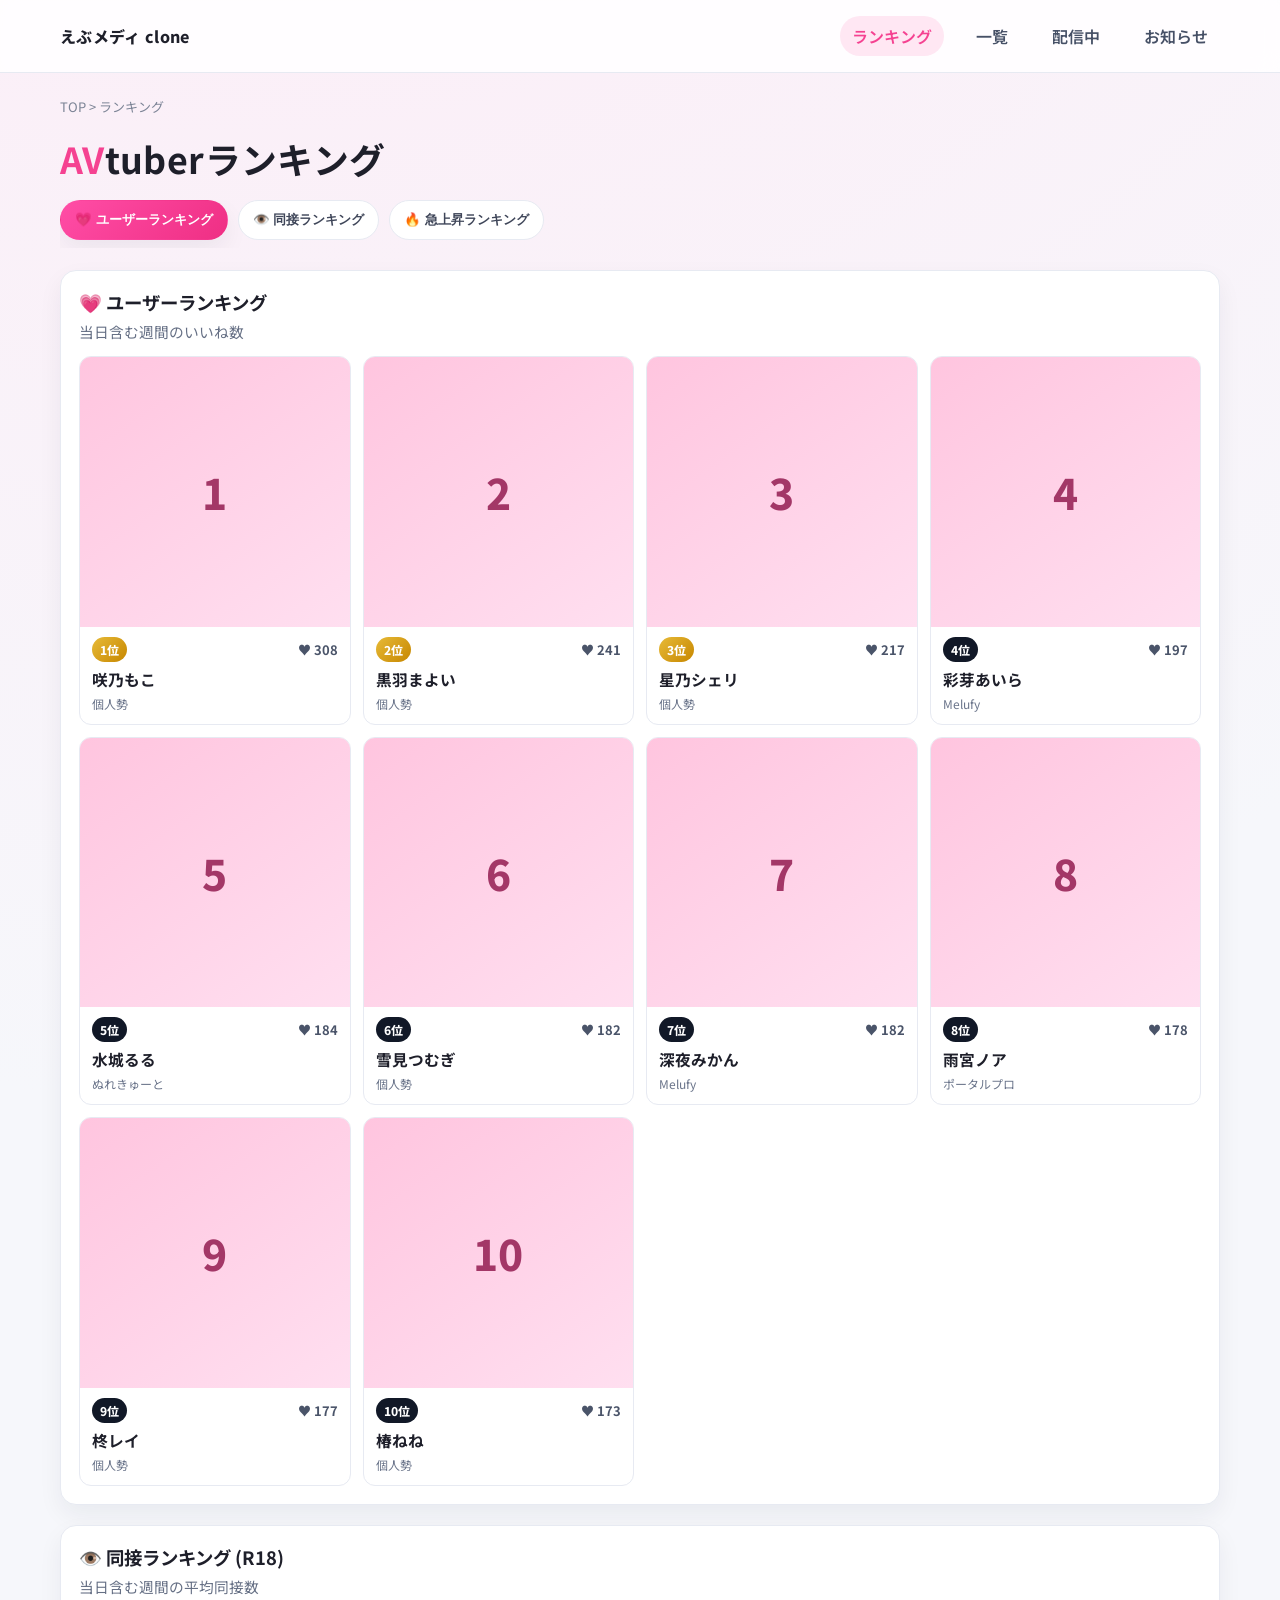
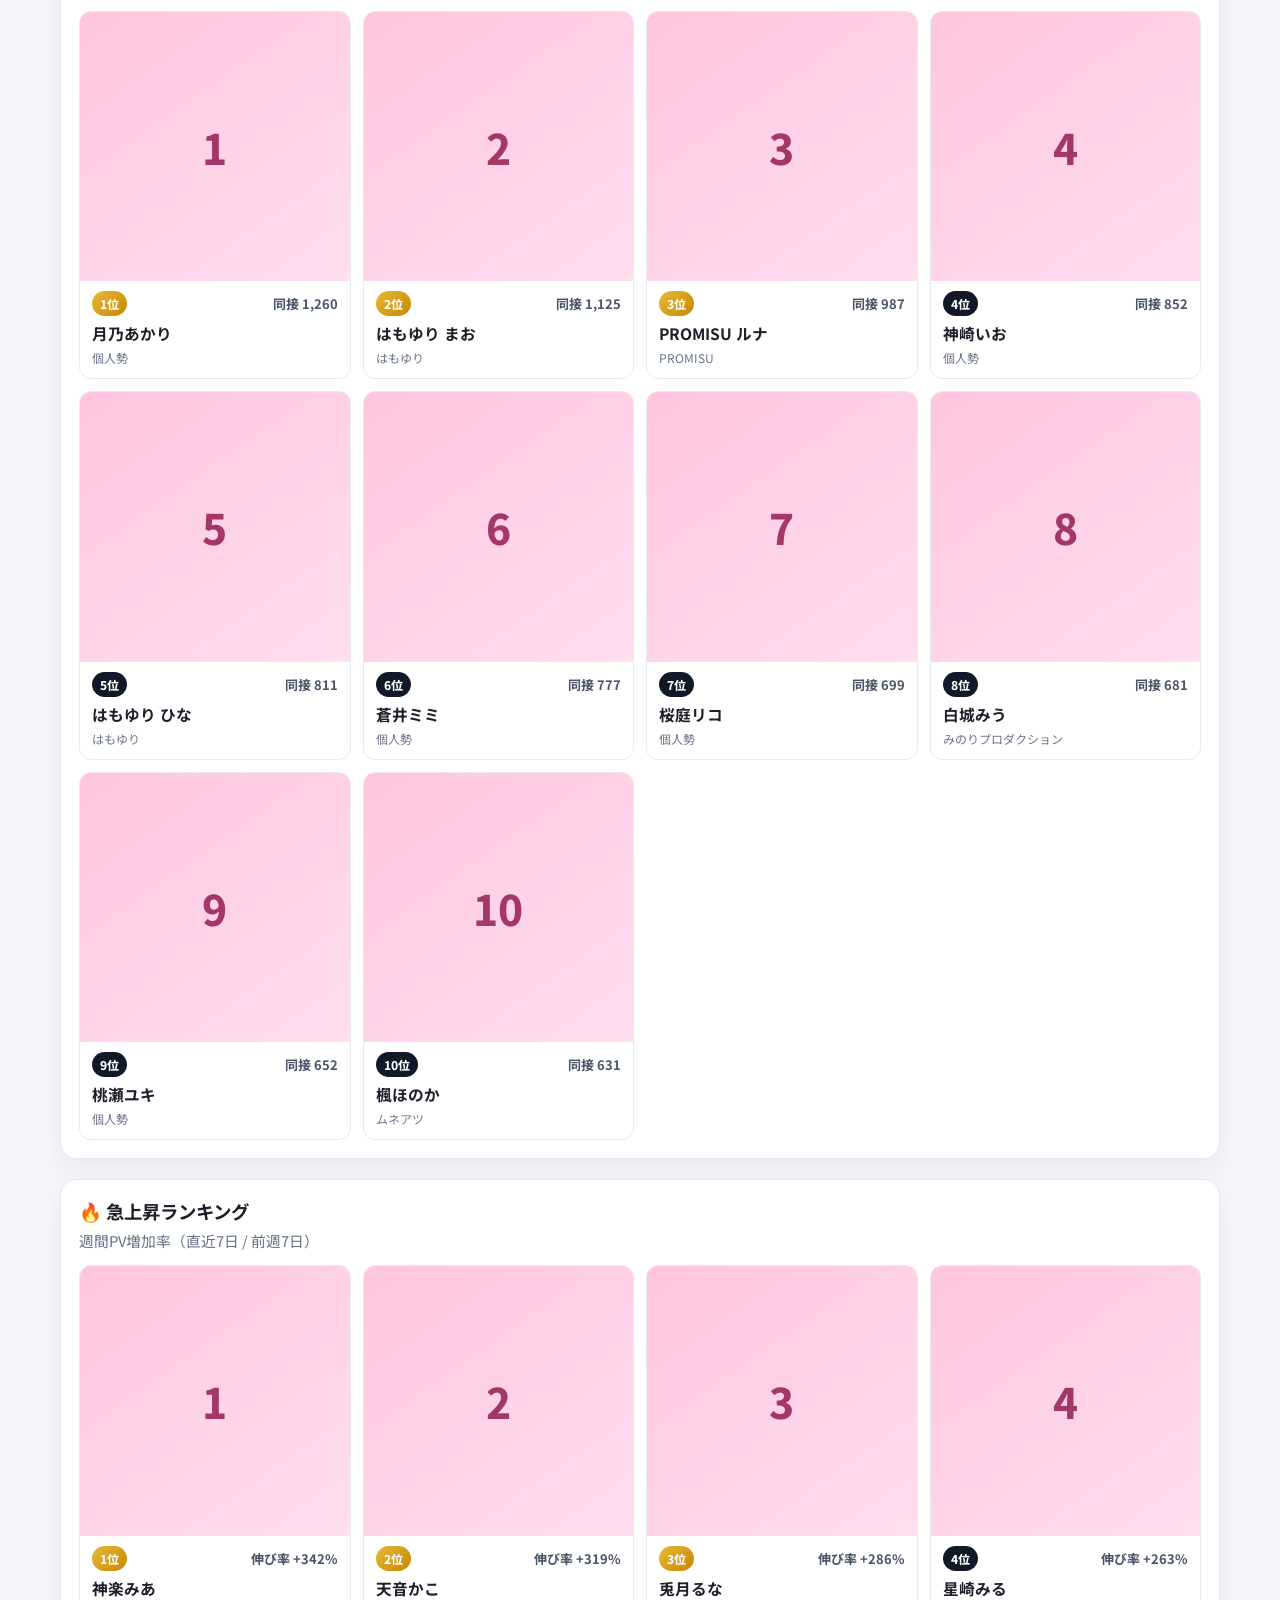
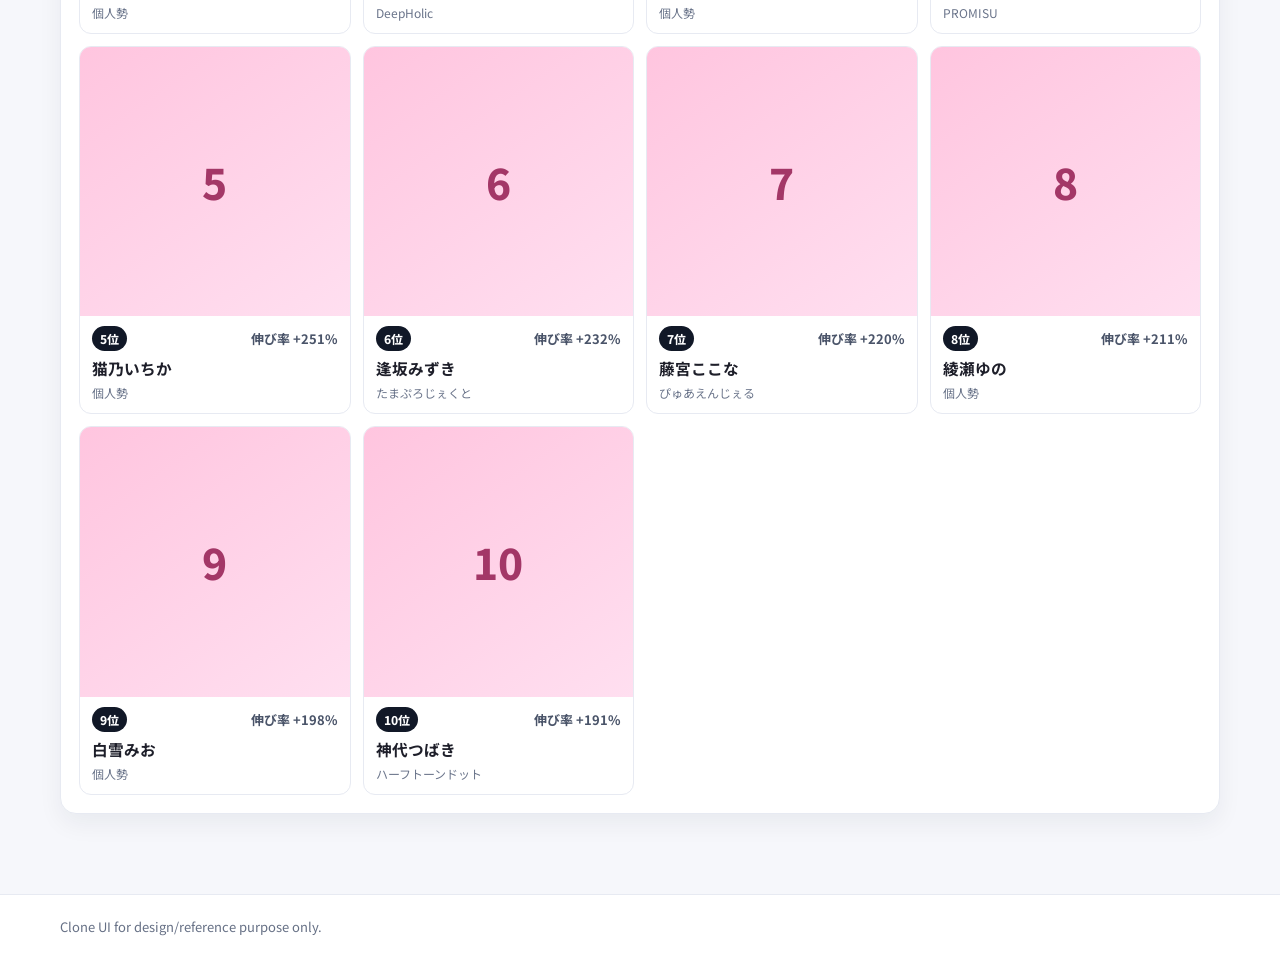
==== index.html @ 8173e060 "feat: initial avchat ranking clone" ====
<!doctype html>
<html lang="ja">
  <head>
    <meta charset="UTF-8" />
    <meta name="viewport" content="width=device-width, initial-scale=1.0" />
    <title>AVtuberランキング | High-Fidelity Clone</title>
    <meta
      name="description"
      content="AVtuberランキングの高忠実度クローン。ユーザー/同接/急上昇ランキングを表示。"
    />
    <link rel="preconnect" href="https://fonts.googleapis.com" />
    <link rel="preconnect" href="https://fonts.gstatic.com" crossorigin />
    <link
      href="https://fonts.googleapis.com/css2?family=Noto+Sans+JP:wght@400;500;700;800&display=swap"
      rel="stylesheet"
    />
    <link rel="stylesheet" href="./styles.css" />
  </head>
  <body>
    <div class="app-shell">
      <header class="header">
        <div class="header-inner container">
          <a class="logo" href="#" aria-label="ランキングトップ">えぶメディ clone</a>
          <nav class="gnav" aria-label="グローバルナビゲーション">
            <a class="nav-link active" href="#">ランキング</a>
            <a class="nav-link" href="#">一覧</a>
            <a class="nav-link" href="#">配信中</a>
            <a class="nav-link" href="#">お知らせ</a>
          </nav>
        </div>
      </header>

      <main class="container main-content">
        <div class="breadcrumbs">TOP &gt; ランキング</div>
        <h1 class="title-page"><span class="t-pink">AV</span>tuberランキング</h1>

        <section class="anchor-tabs" aria-label="ランキング種別タブ">
          <button class="anchor-tab is-active" data-target="like">💗 ユーザーランキング</button>
          <button class="anchor-tab" data-target="live">👁️ 同接ランキング</button>
          <button class="anchor-tab" data-target="pv">🔥 急上昇ランキング</button>
        </section>

        <div class="ranking-main">
          <section id="like" class="box-white ranking-section">
            <h2 class="title-ranking">💗 ユーザーランキング</h2>
            <p class="ranking-desc">当日含む週間のいいね数</p>
            <div class="cards-grid" data-grid="like"></div>
          </section>

          <section id="live" class="box-white ranking-section">
            <h2 class="title-ranking">👁️ 同接ランキング (R18)</h2>
            <p class="ranking-desc">当日含む週間の平均同接数</p>
            <div class="cards-grid" data-grid="live"></div>
          </section>

          <section id="pv" class="box-white ranking-section">
            <h2 class="title-ranking">🔥 急上昇ランキング</h2>
            <p class="ranking-desc">週間PV増加率（直近7日 / 前週7日）</p>
            <div class="cards-grid" data-grid="pv"></div>
          </section>
        </div>
      </main>

      <footer class="footer">
        <div class="container footer-inner">
          <p>Clone UI for design/reference purpose only.</p>
        </div>
      </footer>
    </div>

    <script src="./script.js" type="module"></script>
  </body>
</html>
---- styles.css ----
:root {
  --bg: #f6f7fb;
  --paper: #fff;
  --ink: #1e1f2a;
  --muted: #667085;
  --pink: #f54291;
  --pink-soft: #ffe7f3;
  --line: #e7eaf2;
  --shadow: 0 10px 25px rgba(22, 28, 45, 0.06);
  --radius: 16px;
}

* {
  box-sizing: border-box;
}

html,
body {
  margin: 0;
  font-family: 'Noto Sans JP', system-ui, -apple-system, sans-serif;
  color: var(--ink);
  background: radial-gradient(circle at 20% -20%, #ffe9f5 0, #f6f7fb 38%);
}

.container {
  width: min(1160px, 92vw);
  margin: 0 auto;
}

.header {
  position: sticky;
  top: 0;
  z-index: 40;
  backdrop-filter: saturate(180%) blur(10px);
  background: rgba(255, 255, 255, 0.86);
  border-bottom: 1px solid var(--line);
}

.header-inner {
  min-height: 72px;
  display: flex;
  align-items: center;
  justify-content: space-between;
  gap: 24px;
}

.logo {
  font-weight: 800;
  text-decoration: none;
  color: var(--ink);
  letter-spacing: 0.02em;
}

.gnav {
  display: flex;
  gap: 20px;
}

.nav-link {
  text-decoration: none;
  color: #465066;
  font-weight: 600;
  padding: 8px 12px;
  border-radius: 999px;
}

.nav-link.active,
.nav-link:hover {
  background: var(--pink-soft);
  color: var(--pink);
}

.main-content {
  padding: 24px 0 80px;
}

.breadcrumbs {
  font-size: 13px;
  color: #7b8395;
  margin-bottom: 16px;
}

.title-page {
  margin: 0 0 16px;
  font-size: clamp(1.75rem, 2.8vw, 2.4rem);
  letter-spacing: 0.01em;
}

.t-pink {
  color: var(--pink);
}

.anchor-tabs {
  display: flex;
  gap: 10px;
  overflow-x: auto;
  padding-bottom: 8px;
  margin: 0 0 22px;
}

.anchor-tab {
  appearance: none;
  border: 1px solid var(--line);
  background: var(--paper);
  color: #3f4659;
  border-radius: 999px;
  padding: 10px 14px;
  font-weight: 700;
  cursor: pointer;
  white-space: nowrap;
}

.anchor-tab.is-active {
  border-color: transparent;
  color: #fff;
  background: linear-gradient(135deg, #ff4da6 0%, #ef2f84 100%);
  box-shadow: var(--shadow);
}

.ranking-main {
  display: grid;
  gap: 20px;
}

.box-white {
  background: var(--paper);
  border: 1px solid var(--line);
  border-radius: var(--radius);
  box-shadow: var(--shadow);
  padding: 18px;
}

.title-ranking {
  margin: 0;
  font-size: 1.15rem;
}

.ranking-desc {
  margin: 6px 0 14px;
  color: var(--muted);
  font-size: 0.92rem;
}

.cards-grid {
  display: grid;
  grid-template-columns: repeat(auto-fill, minmax(220px, 1fr));
  gap: 12px;
}

.ranking-card {
  border: 1px solid var(--line);
  border-radius: 12px;
  overflow: hidden;
  background: #fff;
  display: grid;
}

.card-image {
  aspect-ratio: 1 / 1;
  background: linear-gradient(145deg, #ffc5df 0%, #ffdff0 100%);
  display: grid;
  place-items: center;
  color: #a33767;
  font-size: 42px;
  font-weight: 800;
}

.card-body {
  padding: 10px 12px 12px;
}

.meta-row {
  display: flex;
  justify-content: space-between;
  align-items: center;
  gap: 8px;
  margin-bottom: 6px;
}

.rank-badge {
  font-size: 12px;
  font-weight: 800;
  border-radius: 999px;
  padding: 4px 8px;
  background: #111827;
  color: #fff;
}

.rank-badge.top3 {
  background: linear-gradient(135deg, #e7ba37 0%, #c78700 100%);
}

.count {
  font-size: 13px;
  font-weight: 700;
  color: #4a5469;
}

.card-name {
  margin: 0 0 4px;
  font-size: 0.98rem;
}

.belong {
  margin: 0;
  font-size: 12px;
  color: #6a748a;
}

.footer {
  border-top: 1px solid var(--line);
  background: #fff;
}

.footer-inner {
  min-height: 64px;
  display: flex;
  align-items: center;
  color: #667085;
  font-size: 13px;
}

@media (max-width: 720px) {
  .gnav {
    display: none;
  }

  .cards-grid {
    grid-template-columns: repeat(2, minmax(0, 1fr));
  }
}
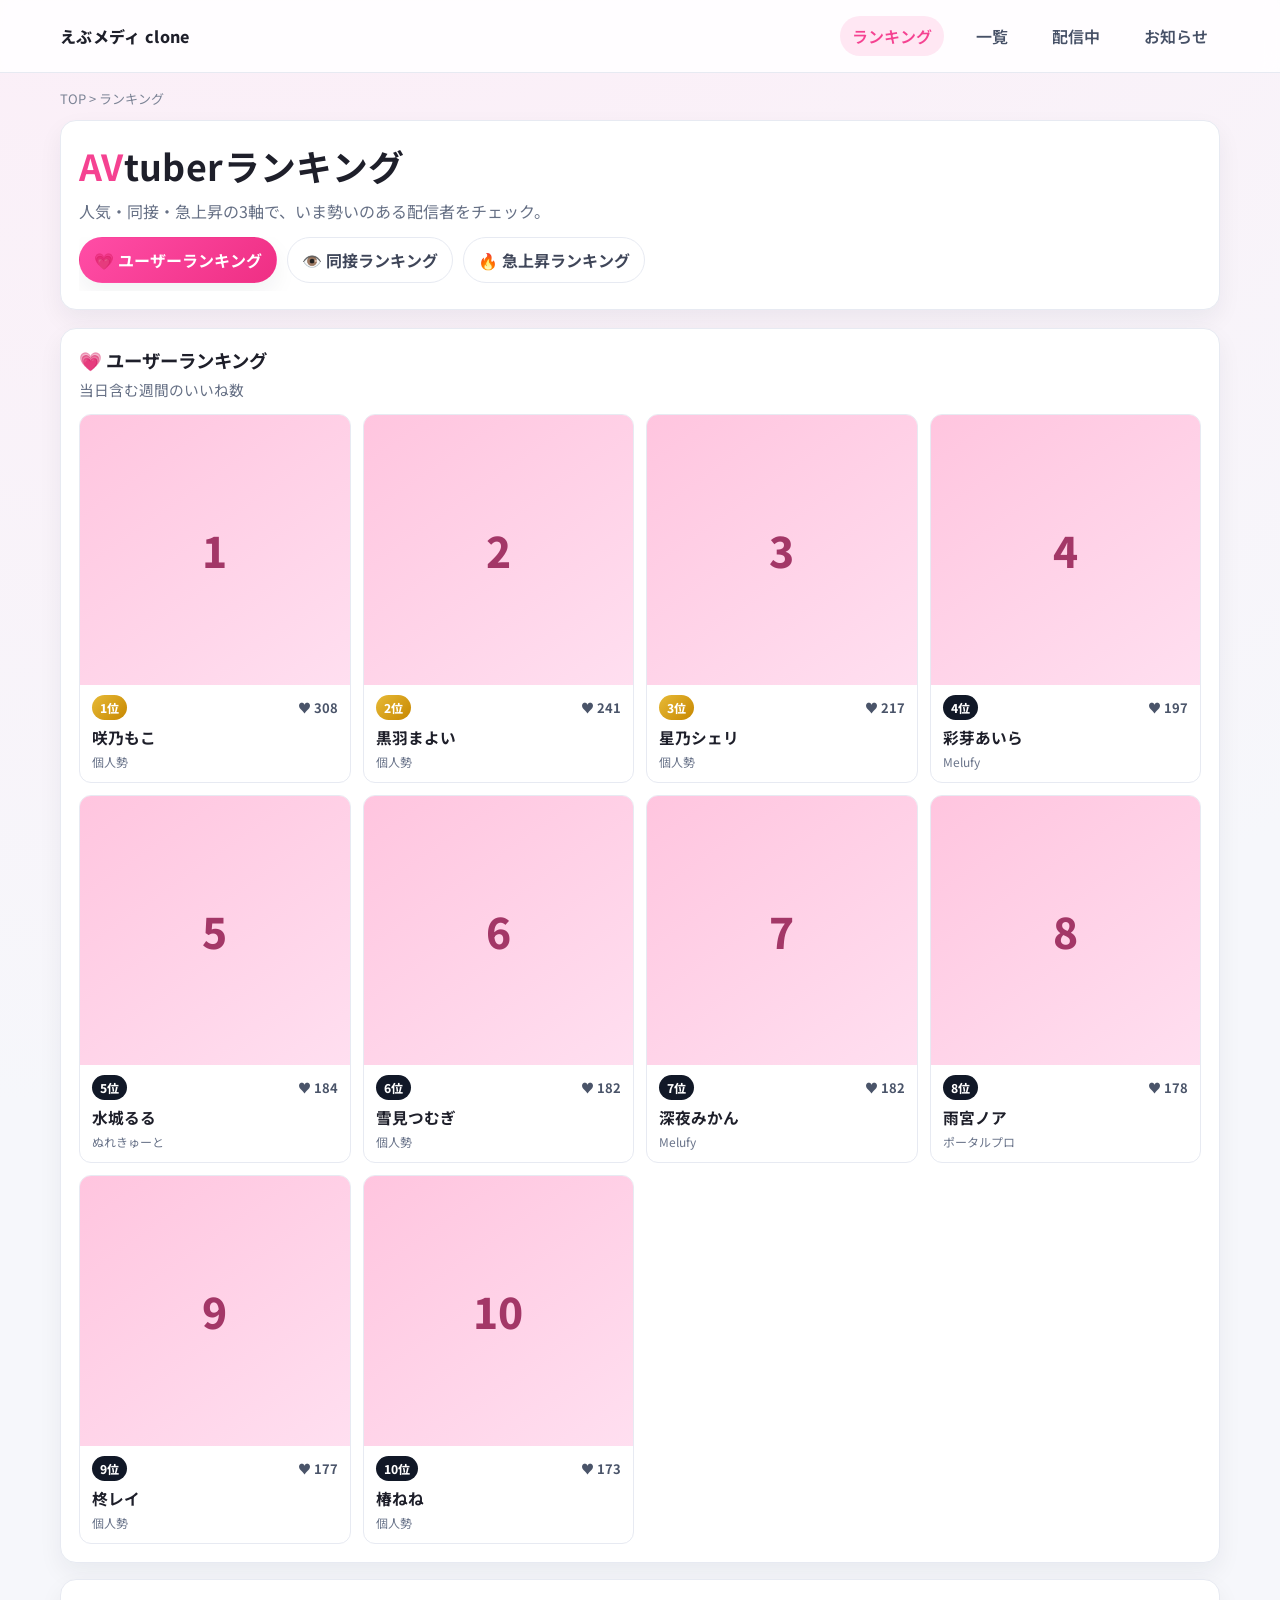
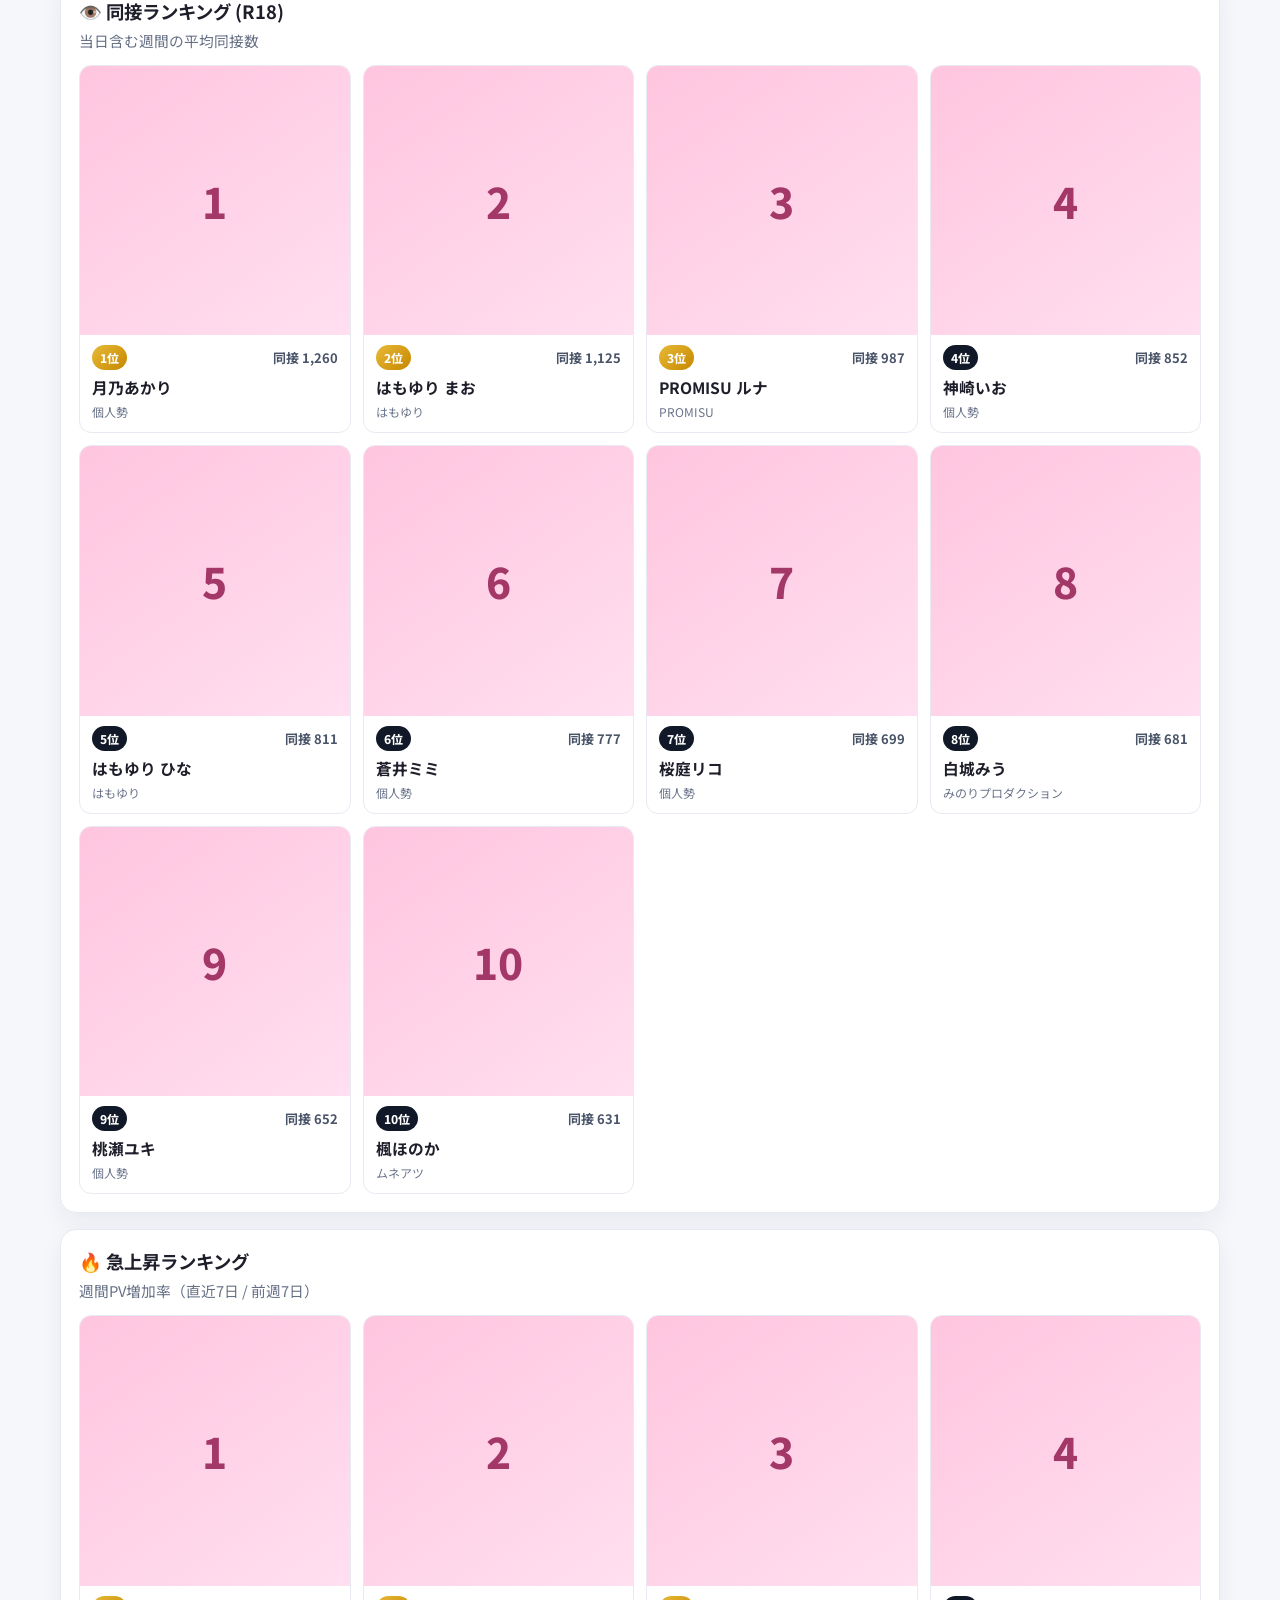
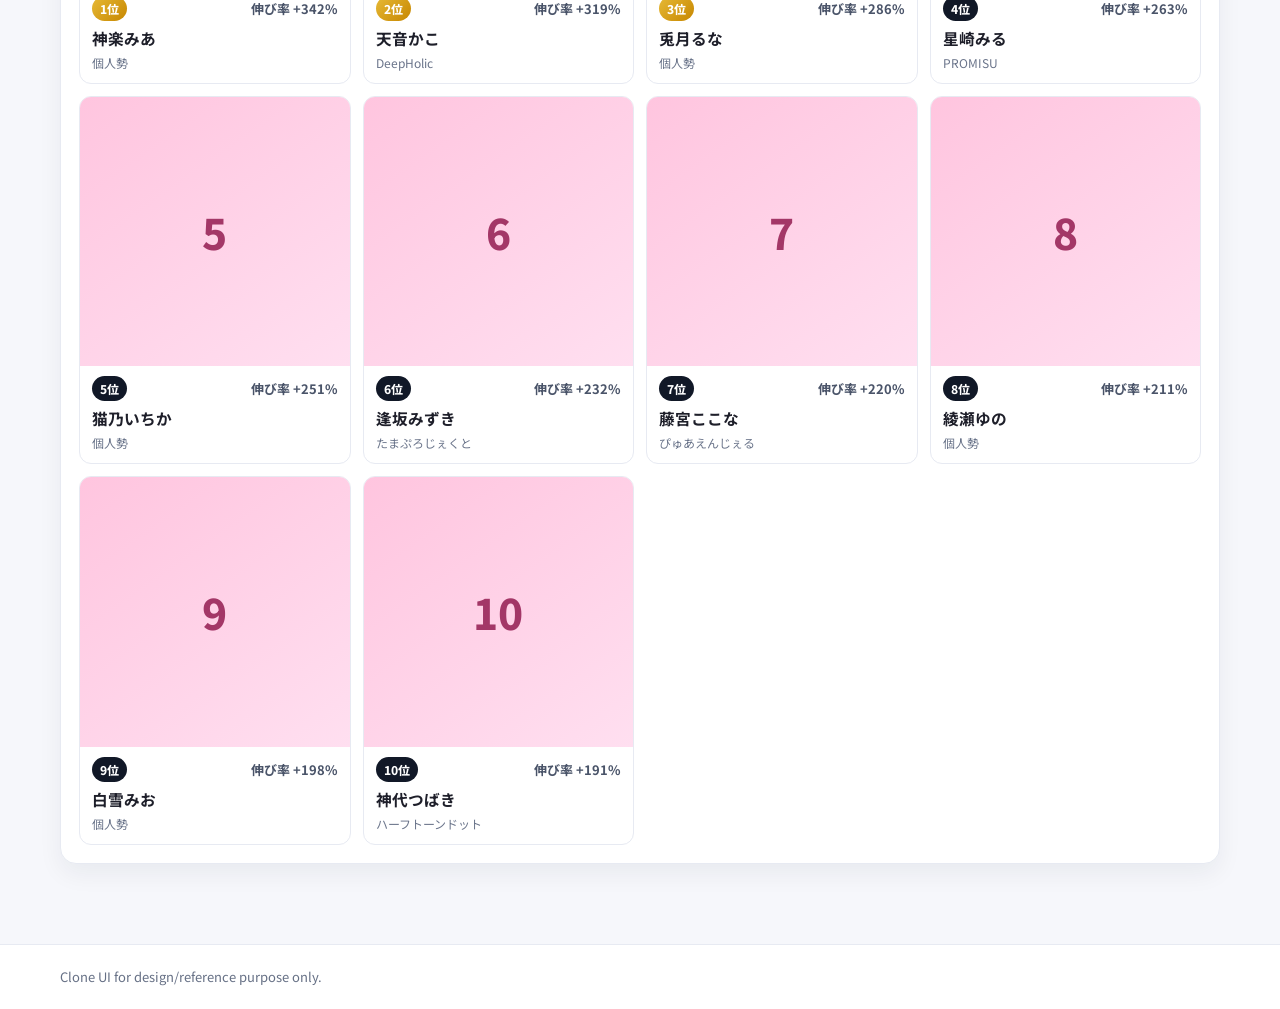
==== commit c014bb0e: "fix: enable tab/page transitions and improve first view" ====
--- a/index.html
+++ b/index.html
@@ -20,24 +20,27 @@
     <div class="app-shell">
       <header class="header">
         <div class="header-inner container">
-          <a class="logo" href="#" aria-label="ランキングトップ">えぶメディ clone</a>
+          <a class="logo" href="./index.html" aria-label="ランキングトップ">えぶメディ clone</a>
           <nav class="gnav" aria-label="グローバルナビゲーション">
-            <a class="nav-link active" href="#">ランキング</a>
-            <a class="nav-link" href="#">一覧</a>
-            <a class="nav-link" href="#">配信中</a>
-            <a class="nav-link" href="#">お知らせ</a>
+            <a class="nav-link active" href="./index.html">ランキング</a>
+            <a class="nav-link" href="./list.html">一覧</a>
+            <a class="nav-link" href="./live.html">配信中</a>
+            <a class="nav-link" href="./news.html">お知らせ</a>
           </nav>
         </div>
       </header>
 
       <main class="container main-content">
         <div class="breadcrumbs">TOP &gt; ランキング</div>
-        <h1 class="title-page"><span class="t-pink">AV</span>tuberランキング</h1>
+        <section class="first-view box-white">
+          <h1 class="title-page"><span class="t-pink">AV</span>tuberランキング</h1>
+          <p class="lead">人気・同接・急上昇の3軸で、いま勢いのある配信者をチェック。</p>
 
-        <section class="anchor-tabs" aria-label="ランキング種別タブ">
-          <button class="anchor-tab is-active" data-target="like">💗 ユーザーランキング</button>
-          <button class="anchor-tab" data-target="live">👁️ 同接ランキング</button>
-          <button class="anchor-tab" data-target="pv">🔥 急上昇ランキング</button>
+          <section class="anchor-tabs" aria-label="ランキング種別タブ">
+            <a class="anchor-tab is-active" href="#like" data-target="like">💗 ユーザーランキング</a>
+            <a class="anchor-tab" href="#live" data-target="live">👁️ 同接ランキング</a>
+            <a class="anchor-tab" href="#pv" data-target="pv">🔥 急上昇ランキング</a>
+          </section>
         </section>
 
         <div class="ranking-main">
--- a/styles.css
+++ b/styles.css
@@ -71,19 +71,28 @@
 }
 
 .main-content {
-  padding: 24px 0 80px;
+  padding: 16px 0 80px;
 }
 
 .breadcrumbs {
   font-size: 13px;
   color: #7b8395;
-  margin-bottom: 16px;
+  margin-bottom: 12px;
+}
+
+.first-view {
+  margin-bottom: 18px;
 }
 
 .title-page {
-  margin: 0 0 16px;
+  margin: 0;
   font-size: clamp(1.75rem, 2.8vw, 2.4rem);
   letter-spacing: 0.01em;
+}
+
+.lead {
+  margin: 8px 0 14px;
+  color: var(--muted);
 }
 
 .t-pink {
@@ -95,7 +104,7 @@
   gap: 10px;
   overflow-x: auto;
   padding-bottom: 8px;
-  margin: 0 0 22px;
+  margin: 0;
 }
 
 .anchor-tab {
@@ -108,6 +117,7 @@
   font-weight: 700;
   cursor: pointer;
   white-space: nowrap;
+  text-decoration: none;
 }
 
 .anchor-tab.is-active {
@@ -119,7 +129,7 @@
 
 .ranking-main {
   display: grid;
-  gap: 20px;
+  gap: 16px;
 }
 
 .box-white {
@@ -128,6 +138,10 @@
   border-radius: var(--radius);
   box-shadow: var(--shadow);
   padding: 18px;
+}
+
+.ranking-section {
+  scroll-margin-top: 94px;
 }
 
 .title-ranking {
@@ -220,6 +234,10 @@
   font-size: 13px;
 }
 
+.simple-page {
+  min-height: 55vh;
+}
+
 @media (max-width: 720px) {
   .gnav {
     display: none;
@@ -228,4 +246,8 @@
   .cards-grid {
     grid-template-columns: repeat(2, minmax(0, 1fr));
   }
-}
+
+  .main-content {
+    padding-top: 10px;
+  }
+}
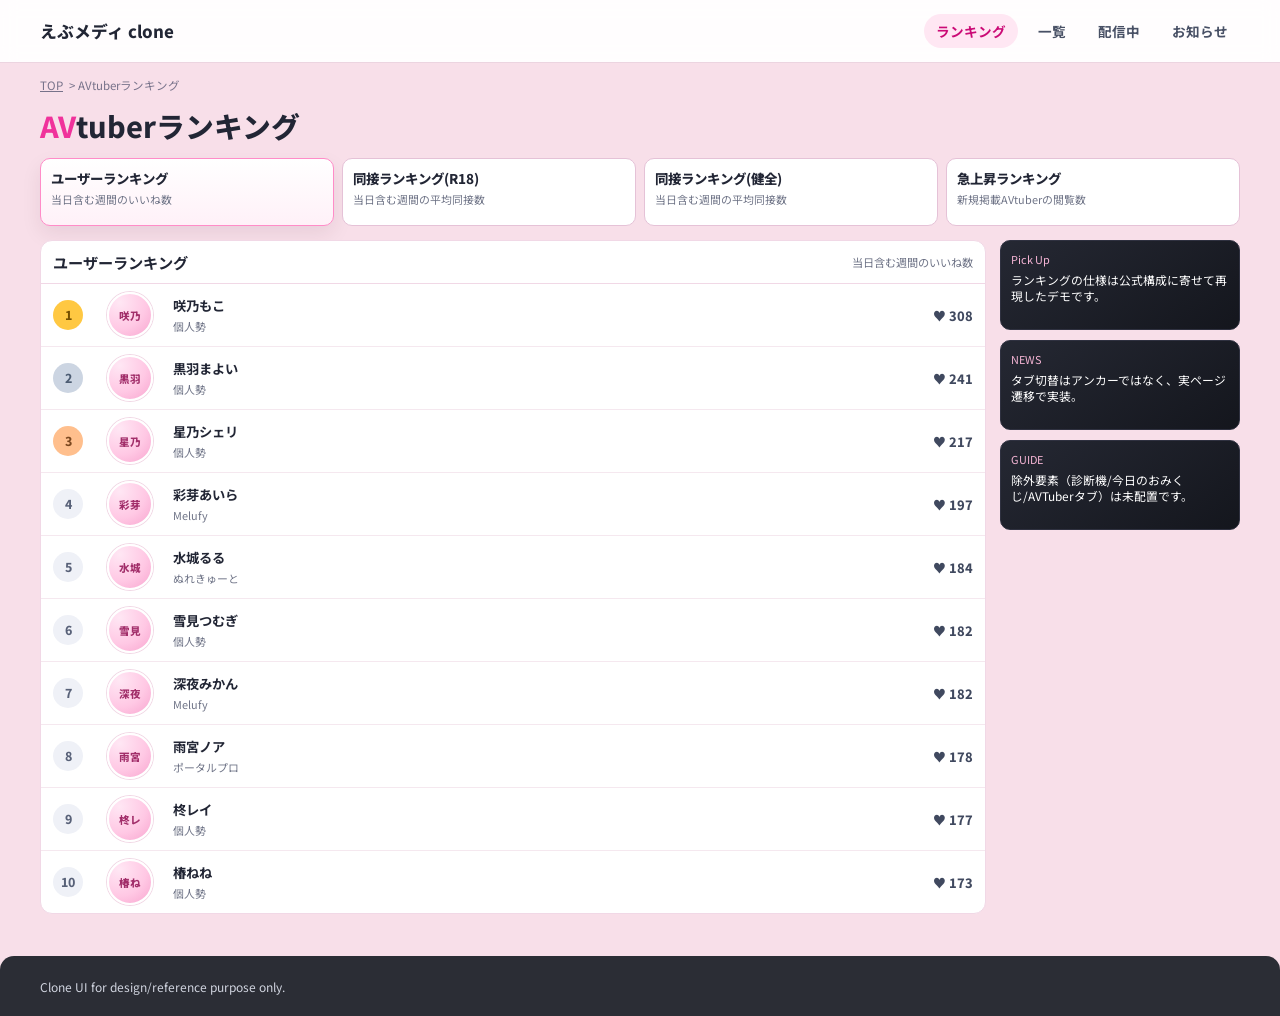
==== commit d7723952: "feat: rebuild ranking tabs as page-based UI clone" ====
--- a/index.html
+++ b/index.html
@@ -3,20 +3,14 @@
   <head>
     <meta charset="UTF-8" />
     <meta name="viewport" content="width=device-width, initial-scale=1.0" />
-    <title>AVtuberランキング | High-Fidelity Clone</title>
-    <meta
-      name="description"
-      content="AVtuberランキングの高忠実度クローン。ユーザー/同接/急上昇ランキングを表示。"
-    />
+    <title>ユーザーランキング | AVtuberランキング clone</title>
+    <meta name="description" content="AVtuberランキングのユーザーランキングページ。タブごとにページ遷移で閲覧できます。" />
     <link rel="preconnect" href="https://fonts.googleapis.com" />
     <link rel="preconnect" href="https://fonts.gstatic.com" crossorigin />
-    <link
-      href="https://fonts.googleapis.com/css2?family=Noto+Sans+JP:wght@400;500;700;800&display=swap"
-      rel="stylesheet"
-    />
+    <link href="https://fonts.googleapis.com/css2?family=Noto+Sans+JP:wght@400;500;700;800&display=swap" rel="stylesheet" />
     <link rel="stylesheet" href="./styles.css" />
   </head>
-  <body>
+  <body data-ranking-type="like">
     <div class="app-shell">
       <header class="header">
         <div class="header-inner container">
@@ -31,36 +25,42 @@
       </header>
 
       <main class="container main-content">
-        <div class="breadcrumbs">TOP &gt; ランキング</div>
-        <section class="first-view box-white">
-          <h1 class="title-page"><span class="t-pink">AV</span>tuberランキング</h1>
-          <p class="lead">人気・同接・急上昇の3軸で、いま勢いのある配信者をチェック。</p>
+        <div class="breadcrumbs"><a href="./index.html">TOP</a> &gt; AVtuberランキング</div>
+        <h1 class="title-page"><span class="t-pink">AV</span>tuberランキング</h1>
 
-          <section class="anchor-tabs" aria-label="ランキング種別タブ">
-            <a class="anchor-tab is-active" href="#like" data-target="like">💗 ユーザーランキング</a>
-            <a class="anchor-tab" href="#live" data-target="live">👁️ 同接ランキング</a>
-            <a class="anchor-tab" href="#pv" data-target="pv">🔥 急上昇ランキング</a>
-          </section>
+        <section class="tab-nav" aria-label="ランキング種別タブ">
+          <a class="tab-item is-active" href="./index.html">
+            <h2 class="tab-label">ユーザーランキング</h2>
+            <p class="tab-desc">当日含む週間のいいね数</p>
+          </a>
+          <a class="tab-item" href="./ranking-live.html">
+            <h2 class="tab-label">同接ランキング(R18)</h2>
+            <p class="tab-desc">当日含む週間の平均同接数</p>
+          </a>
+          <a class="tab-item" href="./ranking-healthy.html">
+            <h2 class="tab-label">同接ランキング(健全)</h2>
+            <p class="tab-desc">当日含む週間の平均同接数</p>
+          </a>
+          <a class="tab-item" href="./ranking-pv.html">
+            <h2 class="tab-label">急上昇ランキング</h2>
+            <p class="tab-desc">新規掲載AVtuberの閲覧数</p>
+          </a>
         </section>
 
-        <div class="ranking-main">
-          <section id="like" class="box-white ranking-section">
-            <h2 class="title-ranking">💗 ユーザーランキング</h2>
-            <p class="ranking-desc">当日含む週間のいいね数</p>
-            <div class="cards-grid" data-grid="like"></div>
+        <div class="ranking-layout">
+          <section class="ranking-panel">
+            <div class="panel-head">
+              <h2 class="title-ranking">ユーザーランキング</h2>
+              <p class="ranking-desc">当日含む週間のいいね数</p>
+            </div>
+            <div class="rank-list" data-grid="like"></div>
           </section>
 
-          <section id="live" class="box-white ranking-section">
-            <h2 class="title-ranking">👁️ 同接ランキング (R18)</h2>
-            <p class="ranking-desc">当日含む週間の平均同接数</p>
-            <div class="cards-grid" data-grid="live"></div>
-          </section>
-
-          <section id="pv" class="box-white ranking-section">
-            <h2 class="title-ranking">🔥 急上昇ランキング</h2>
-            <p class="ranking-desc">週間PV増加率（直近7日 / 前週7日）</p>
-            <div class="cards-grid" data-grid="pv"></div>
-          </section>
+          <aside class="side-stack" aria-label="サイド情報">
+            <section class="ad-card"><small>Pick Up</small><p>ランキングの仕様は公式構成に寄せて再現したデモです。</p></section>
+            <section class="ad-card"><small>NEWS</small><p>タブ切替はアンカーではなく、実ページ遷移で実装。</p></section>
+            <section class="ad-card"><small>GUIDE</small><p>除外要素（診断機/今日のおみくじ/AVTuberタブ）は未配置です。</p></section>
+          </aside>
         </div>
       </main>
 
--- a/styles.css
+++ b/styles.css
@@ -1,13 +1,19 @@
 :root {
-  --bg: #f6f7fb;
-  --paper: #fff;
-  --ink: #1e1f2a;
-  --muted: #667085;
-  --pink: #f54291;
+  --bg: #f8dfe9;
+  --paper: #ffffff;
+  --ink: #222635;
+  --muted: #6f7487;
+  --pink: #f0329b;
+  --pink-dark: #cb0b76;
   --pink-soft: #ffe7f3;
-  --line: #e7eaf2;
-  --shadow: 0 10px 25px rgba(22, 28, 45, 0.06);
-  --radius: 16px;
+  --line: #f1d8e6;
+  --line-strong: #e5c2d7;
+  --soft-gray: #f7f8fc;
+  --rank-gold: #ffc842;
+  --rank-silver: #ccd5e2;
+  --rank-bronze: #ffbf8d;
+  --shadow: 0 8px 20px rgba(48, 10, 33, 0.08);
+  --radius: 12px;
 }
 
 * {
@@ -19,235 +25,460 @@
   margin: 0;
   font-family: 'Noto Sans JP', system-ui, -apple-system, sans-serif;
   color: var(--ink);
-  background: radial-gradient(circle at 20% -20%, #ffe9f5 0, #f6f7fb 38%);
+  background: var(--bg);
+}
+
+a {
+  color: inherit;
 }
 
 .container {
-  width: min(1160px, 92vw);
+  width: min(1200px, 96vw);
   margin: 0 auto;
 }
 
 .header {
   position: sticky;
   top: 0;
-  z-index: 40;
-  backdrop-filter: saturate(180%) blur(10px);
-  background: rgba(255, 255, 255, 0.86);
-  border-bottom: 1px solid var(--line);
+  z-index: 50;
+  backdrop-filter: blur(8px);
+  background: rgba(255, 255, 255, 0.94);
+  border-bottom: 1px solid #ecd4e0;
 }
 
 .header-inner {
-  min-height: 72px;
+  min-height: 62px;
   display: flex;
   align-items: center;
   justify-content: space-between;
-  gap: 24px;
+  gap: 18px;
 }
 
 .logo {
   font-weight: 800;
+  font-size: 1.05rem;
   text-decoration: none;
-  color: var(--ink);
-  letter-spacing: 0.02em;
 }
 
 .gnav {
   display: flex;
-  gap: 20px;
+  gap: 8px;
+  flex-wrap: wrap;
+  justify-content: flex-end;
 }
 
 .nav-link {
   text-decoration: none;
-  color: #465066;
-  font-weight: 600;
-  padding: 8px 12px;
+  font-size: 0.85rem;
+  font-weight: 700;
+  color: #485065;
   border-radius: 999px;
+  padding: 7px 12px;
 }
 
 .nav-link.active,
 .nav-link:hover {
+  color: var(--pink-dark);
   background: var(--pink-soft);
-  color: var(--pink);
 }
 
 .main-content {
-  padding: 16px 0 80px;
+  padding: 14px 0 42px;
 }
 
 .breadcrumbs {
-  font-size: 13px;
-  color: #7b8395;
+  display: flex;
+  align-items: center;
+  gap: 6px;
   margin-bottom: 12px;
-}
-
-.first-view {
-  margin-bottom: 18px;
+  font-size: 0.72rem;
+  color: #77728a;
 }
 
 .title-page {
   margin: 0;
-  font-size: clamp(1.75rem, 2.8vw, 2.4rem);
-  letter-spacing: 0.01em;
-}
-
-.lead {
-  margin: 8px 0 14px;
-  color: var(--muted);
+  font-size: clamp(1.25rem, 2.7vw, 1.8rem);
+  font-weight: 800;
 }
 
 .t-pink {
   color: var(--pink);
 }
 
-.anchor-tabs {
-  display: flex;
-  gap: 10px;
-  overflow-x: auto;
-  padding-bottom: 8px;
-  margin: 0;
-}
-
-.anchor-tab {
-  appearance: none;
-  border: 1px solid var(--line);
-  background: var(--paper);
-  color: #3f4659;
-  border-radius: 999px;
-  padding: 10px 14px;
-  font-weight: 700;
-  cursor: pointer;
-  white-space: nowrap;
+.tab-nav {
+  margin-top: 12px;
+  display: grid;
+  grid-template-columns: repeat(4, minmax(0, 1fr));
+  gap: 8px;
+}
+
+.tab-item {
+  border: 1px solid var(--line-strong);
+  background: #fff;
+  border-radius: 10px;
   text-decoration: none;
-}
-
-.anchor-tab.is-active {
-  border-color: transparent;
-  color: #fff;
-  background: linear-gradient(135deg, #ff4da6 0%, #ef2f84 100%);
+  padding: 9px 10px;
+  min-height: 68px;
+}
+
+.tab-label {
+  margin: 0;
+  font-size: 0.84rem;
+  font-weight: 800;
+}
+
+.tab-desc {
+  margin: 5px 0 0;
+  font-size: 0.68rem;
+  color: var(--muted);
+  line-height: 1.25;
+}
+
+.tab-item.is-active {
+  border-color: #ff8cc8;
+  background: linear-gradient(180deg, #fff 0%, #fff1f8 100%);
   box-shadow: var(--shadow);
 }
 
-.ranking-main {
-  display: grid;
-  gap: 16px;
-}
-
-.box-white {
-  background: var(--paper);
+.ranking-layout {
+  margin-top: 14px;
+  display: grid;
+  grid-template-columns: minmax(0, 1fr) 240px;
+  gap: 14px;
+  align-items: start;
+}
+
+.ranking-panel {
+  background: #fff;
   border: 1px solid var(--line);
   border-radius: var(--radius);
-  box-shadow: var(--shadow);
-  padding: 18px;
-}
-
-.ranking-section {
-  scroll-margin-top: 94px;
+  overflow: hidden;
+}
+
+.panel-head {
+  border-bottom: 1px solid var(--line);
+  padding: 10px 12px;
+  display: flex;
+  align-items: center;
+  justify-content: space-between;
+  gap: 10px;
 }
 
 .title-ranking {
   margin: 0;
-  font-size: 1.15rem;
+  font-size: 0.95rem;
 }
 
 .ranking-desc {
-  margin: 6px 0 14px;
+  margin: 0;
+  font-size: 0.7rem;
   color: var(--muted);
-  font-size: 0.92rem;
-}
-
-.cards-grid {
-  display: grid;
-  grid-template-columns: repeat(auto-fill, minmax(220px, 1fr));
-  gap: 12px;
-}
-
-.ranking-card {
-  border: 1px solid var(--line);
-  border-radius: 12px;
+}
+
+.rank-list {
+  display: grid;
+  gap: 0;
+}
+
+.rank-row {
+  display: grid;
+  grid-template-columns: 44px 56px minmax(0, 1fr) 88px;
+  align-items: center;
+  gap: 10px;
+  padding: 8px 12px;
+  border-top: 1px solid #f5e8ef;
+}
+
+.rank-row:first-child {
+  border-top: 0;
+}
+
+.rank-no {
+  width: 30px;
+  height: 30px;
+  border-radius: 50%;
+  display: grid;
+  place-items: center;
+  font-weight: 800;
+  font-size: 0.77rem;
+  background: #eff1f7;
+  color: #586178;
+}
+
+.rank-no.top1 {
+  background: var(--rank-gold);
+  color: #744f00;
+}
+
+.rank-no.top2 {
+  background: var(--rank-silver);
+  color: #4d5d73;
+}
+
+.rank-no.top3 {
+  background: var(--rank-bronze);
+  color: #7b471f;
+}
+
+.rank-avatar {
+  width: 46px;
+  height: 46px;
+  border-radius: 50%;
+  border: 2px solid #fff;
+  box-shadow: 0 0 0 1px #f1d8e5;
+  background: radial-gradient(circle at 25% 20%, #ffe7f4 0, #ffc8e4 58%, #f8a5cf 100%);
+  display: grid;
+  place-items: center;
+  font-size: 0.66rem;
+  font-weight: 800;
+  color: #a22e6a;
+}
+
+.rank-meta {
+  min-width: 0;
+}
+
+.rank-name {
+  margin: 0;
+  font-size: 0.83rem;
+  white-space: nowrap;
   overflow: hidden;
-  background: #fff;
-  display: grid;
-}
-
-.card-image {
-  aspect-ratio: 1 / 1;
-  background: linear-gradient(145deg, #ffc5df 0%, #ffdff0 100%);
-  display: grid;
-  place-items: center;
-  color: #a33767;
-  font-size: 42px;
-  font-weight: 800;
-}
-
-.card-body {
-  padding: 10px 12px 12px;
-}
-
-.meta-row {
-  display: flex;
-  justify-content: space-between;
+  text-overflow: ellipsis;
+}
+
+.rank-office {
+  margin: 3px 0 0;
+  font-size: 0.68rem;
+  color: var(--muted);
+  white-space: nowrap;
+  overflow: hidden;
+  text-overflow: ellipsis;
+}
+
+.rank-count {
+  text-align: right;
+  font-size: 0.8rem;
+  font-weight: 800;
+  color: #40495f;
+}
+
+.side-stack {
+  display: grid;
+  gap: 10px;
+}
+
+.ad-card {
+  border-radius: 10px;
+  padding: 10px;
+  min-height: 90px;
+  color: #fff;
+  background: linear-gradient(145deg, #252833 0%, #14161d 100%);
+  border: 1px solid #2f3140;
+}
+
+.ad-card small {
+  display: block;
+  font-size: 0.68rem;
+  color: #f5b5d5;
+}
+
+.ad-card p {
+  margin: 5px 0 0;
+  font-size: 0.74rem;
+  line-height: 1.35;
+}
+
+.footer {
+  background: #2b2d35;
+  color: #d0d4df;
+  border-top-left-radius: 14px;
+  border-top-right-radius: 14px;
+}
+
+.footer-inner {
+  min-height: 60px;
+  display: flex;
   align-items: center;
-  gap: 8px;
-  margin-bottom: 6px;
-}
-
-.rank-badge {
-  font-size: 12px;
-  font-weight: 800;
-  border-radius: 999px;
-  padding: 4px 8px;
-  background: #111827;
-  color: #fff;
-}
-
-.rank-badge.top3 {
-  background: linear-gradient(135deg, #e7ba37 0%, #c78700 100%);
-}
-
-.count {
-  font-size: 13px;
-  font-weight: 700;
-  color: #4a5469;
-}
-
-.card-name {
-  margin: 0 0 4px;
-  font-size: 0.98rem;
-}
-
-.belong {
-  margin: 0;
-  font-size: 12px;
-  color: #6a748a;
-}
-
-.footer {
-  border-top: 1px solid var(--line);
-  background: #fff;
-}
-
-.footer-inner {
-  min-height: 64px;
-  display: flex;
-  align-items: center;
-  color: #667085;
-  font-size: 13px;
+  font-size: 0.75rem;
 }
 
 .simple-page {
   min-height: 55vh;
+  background: #fff;
+  border: 1px solid var(--line);
+  border-radius: var(--radius);
+  padding: 20px;
+}
+
+@media (max-width: 960px) {
+  .tab-nav {
+    grid-template-columns: repeat(2, minmax(0, 1fr));
+  }
+
+  .ranking-layout {
+    grid-template-columns: 1fr;
+  }
+
+  .side-stack {
+    grid-template-columns: repeat(3, minmax(0, 1fr));
+  }
 }
 
 @media (max-width: 720px) {
+  .header-inner {
+    min-height: 56px;
+  }
+
   .gnav {
     display: none;
   }
 
-  .cards-grid {
+  .rank-row {
+    grid-template-columns: 36px 46px minmax(0, 1fr) 70px;
+    gap: 8px;
+    padding: 7px 10px;
+  }
+
+  .rank-avatar {
+    width: 38px;
+    height: 38px;
+    font-size: 0.6rem;
+  }
+
+  .rank-name {
+    font-size: 0.78rem;
+  }
+
+  .rank-office,
+  .rank-count {
+    font-size: 0.66rem;
+  }
+
+  .side-stack {
+    grid-template-columns: 1fr;
+  }
+}
+
+/* list/live/news pages */
+.filter-area {
+  margin-top: 14px;
+  border-top: 1px solid var(--line);
+  padding-top: 14px;
+  display: grid;
+  gap: 10px;
+}
+
+.filter-row {
+  display: flex;
+  align-items: flex-start;
+  gap: 10px;
+}
+
+.filter-label {
+  min-width: 56px;
+  color: #6b7280;
+  font-size: 13px;
+  margin-top: 6px;
+}
+
+.chip-group { display: flex; flex-wrap: wrap; gap: 8px; }
+
+.chip {
+  border: 1px solid var(--line);
+  background: #fff;
+  border-radius: 999px;
+  padding: 7px 12px;
+  font-size: 13px;
+  color: #455065;
+  font-weight: 600;
+}
+
+.chip-active { background: var(--pink-soft); color: var(--pink); border-color: #ffc4e0; }
+
+.search-like {
+  margin-top: 2px;
+  border: 1px solid var(--line);
+  border-radius: 10px;
+  padding: 10px 12px;
+  color: #8690a3;
+  font-size: 14px;
+  background: #fbfcff;
+}
+
+.section-head { display: flex; justify-content: space-between; align-items: baseline; gap: 12px; margin-bottom: 14px; }
+
+.creator-grid { display: grid; grid-template-columns: repeat(auto-fill, minmax(220px, 1fr)); gap: 12px; }
+
+.creator-card { border: 1px solid var(--line); border-radius: 14px; padding: 12px; background: #fff; }
+
+.creator-thumb,
+.live-thumb {
+  aspect-ratio: 16 / 9;
+  border-radius: 10px;
+  display: grid;
+  place-items: center;
+  font-size: 28px;
+  font-weight: 800;
+  color: #9a3a68;
+  background: linear-gradient(145deg, #ffc5df 0%, #ffe4f2 100%);
+  margin-bottom: 10px;
+}
+
+.creator-meta { display: flex; gap: 6px; flex-wrap: wrap; margin-bottom: 8px; }
+.meta-pill { background: #f2f4f8; border-radius: 999px; padding: 4px 8px; font-size: 11px; color: #52607a; font-weight: 700; }
+.creator-stats { margin: 8px 0 0; color: #5e687d; font-size: 12px; }
+
+.load-more-wrap { margin-top: 18px; text-align: center; }
+.load-more { border: 0; border-radius: 999px; padding: 11px 22px; background: linear-gradient(135deg, #ff4da6 0%, #ef2f84 100%); color: #fff; font-weight: 700; }
+.muted-note { color: #8993a7; font-size: 12px; }
+
+.live-layout { display: grid; grid-template-columns: 1fr 320px; gap: 16px; }
+.live-grid { display: grid; grid-template-columns: repeat(2, minmax(0, 1fr)); gap: 12px; }
+.live-card { border: 1px solid var(--line); border-radius: 12px; overflow: hidden; background: #fff; }
+.live-body { padding: 10px 12px 12px; }
+.live-meta-row { display: flex; justify-content: space-between; align-items: center; margin-bottom: 8px; }
+.live-badge { font-size: 11px; font-weight: 800; border-radius: 999px; padding: 4px 8px; color: #fff; background: #ff255e; }
+.viewer-count { font-size: 12px; color: #4b5567; font-weight: 700; }
+
+.schedule-list { list-style: none; padding: 0; margin: 12px 0; display: grid; gap: 10px; }
+.schedule-list li { border: 1px solid var(--line); border-radius: 10px; padding: 8px 10px; display: grid; gap: 4px; }
+.time { font-weight: 800; color: #344054; font-size: 13px; }
+.sch-text { color: #556178; font-size: 13px; }
+.schedule-link { text-decoration: none; color: var(--pink); font-weight: 700; font-size: 13px; }
+
+.news-list { list-style: none; margin: 14px 0 0; padding: 0; display: grid; gap: 12px; }
+.news-item { border: 1px solid var(--line); border-radius: 12px; padding: 12px; background: #fff; }
+.news-head { display: flex; align-items: center; gap: 8px; margin-bottom: 8px; }
+.news-head time { color: #6b7280; font-size: 12px; font-weight: 700; }
+.news-category { font-size: 11px; border-radius: 999px; padding: 4px 8px; font-weight: 800; }
+.cat-update { background: #ebe9ff; color: #5541d8; }
+.cat-maint { background: #ffe8da; color: #c7551e; }
+.cat-campaign { background: #e0f7ee; color: #177a53; }
+.cat-info { background: #e8f1ff; color: #245bb6; }
+.news-snippet { margin: 6px 0 0; color: #556178; font-size: 14px; }
+
+@media (max-width: 720px) {
+  .creator-grid,
+  .live-grid {
     grid-template-columns: repeat(2, minmax(0, 1fr));
   }
 
-  .main-content {
-    padding-top: 10px;
-  }
-}
+  .live-layout {
+    grid-template-columns: 1fr;
+  }
+
+  .section-head {
+    flex-direction: column;
+    align-items: flex-start;
+    margin-bottom: 10px;
+  }
+
+  .filter-row {
+    flex-direction: column;
+    gap: 6px;
+  }
+
+  .filter-label {
+    margin-top: 0;
+  }
+}
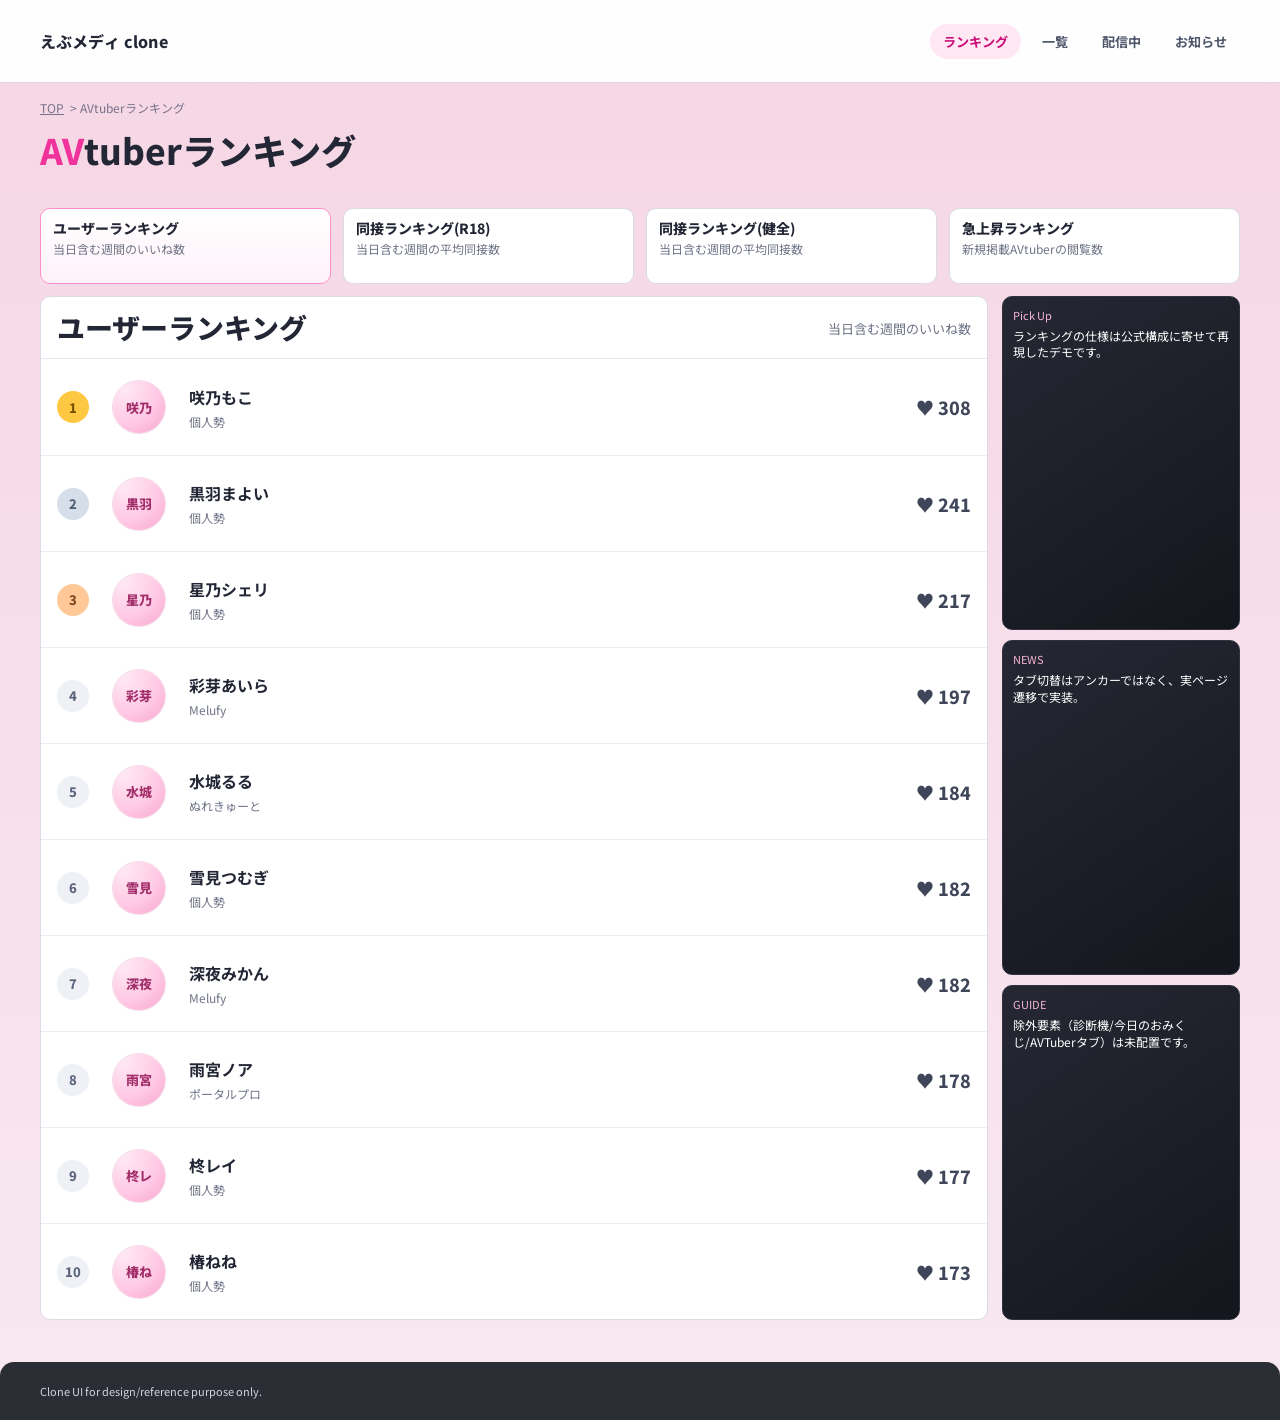
==== commit 955ddcc1: "feat: finalize ranking UI parity tuning across desktop and SP" ====
--- a/index.html
+++ b/index.html
@@ -8,7 +8,7 @@
     <link rel="preconnect" href="https://fonts.googleapis.com" />
     <link rel="preconnect" href="https://fonts.gstatic.com" crossorigin />
     <link href="https://fonts.googleapis.com/css2?family=Noto+Sans+JP:wght@400;500;700;800&display=swap" rel="stylesheet" />
-    <link rel="stylesheet" href="./styles.css" />
+    <link rel="stylesheet" href="./styles.css?v=6" />
   </head>
   <body data-ranking-type="like">
     <div class="app-shell">
--- a/styles.css
+++ b/styles.css
@@ -1,5 +1,5 @@
 :root {
-  --bg: #f8dfe9;
+  --bg: #f6d6e4;
   --paper: #ffffff;
   --ink: #222635;
   --muted: #6f7487;
@@ -7,83 +7,69 @@
   --pink-dark: #cb0b76;
   --pink-soft: #ffe7f3;
   --line: #f1d8e6;
-  --line-strong: #e5c2d7;
-  --soft-gray: #f7f8fc;
+  --line-strong: #e8bfd8;
   --rank-gold: #ffc842;
-  --rank-silver: #ccd5e2;
-  --rank-bronze: #ffbf8d;
-  --shadow: 0 8px 20px rgba(48, 10, 33, 0.08);
+  --rank-silver: #d6dee9;
+  --rank-bronze: #ffc896;
   --radius: 12px;
 }
 
-* {
-  box-sizing: border-box;
-}
-
-html,
-body {
+* { box-sizing: border-box; }
+
+html, body {
   margin: 0;
   font-family: 'Noto Sans JP', system-ui, -apple-system, sans-serif;
   color: var(--ink);
-  background: var(--bg);
-}
-
-a {
-  color: inherit;
-}
+  background: linear-gradient(180deg, #f6d6e4 0%, #f8e8f0 100%);
+}
+
+a { color: inherit; }
 
 .container {
-  width: min(1200px, 96vw);
-  margin: 0 auto;
+  width: min(1200px, 100% - 26px);
+  margin-inline: auto;
 }
 
 .header {
   position: sticky;
   top: 0;
-  z-index: 50;
+  z-index: 60;
+  background: rgba(255, 255, 255, 0.97);
   backdrop-filter: blur(8px);
-  background: rgba(255, 255, 255, 0.94);
-  border-bottom: 1px solid #ecd4e0;
+  border-bottom: 1px solid #e9d3e0;
 }
 
 .header-inner {
-  min-height: 62px;
+  min-height: 67px;
   display: flex;
   align-items: center;
   justify-content: space-between;
-  gap: 18px;
+  gap: 12px;
 }
 
 .logo {
-  font-weight: 800;
-  font-size: 1.05rem;
   text-decoration: none;
-}
-
-.gnav {
-  display: flex;
-  gap: 8px;
-  flex-wrap: wrap;
-  justify-content: flex-end;
-}
+  font-size: 1rem;
+  font-weight: 800;
+  letter-spacing: 0.01em;
+}
+
+.gnav { display: none; gap: 8px; }
 
 .nav-link {
   text-decoration: none;
-  font-size: 0.85rem;
+  font-size: 0.82rem;
   font-weight: 700;
-  color: #485065;
-  border-radius: 999px;
-  padding: 7px 12px;
+  color: #4f576b;
+  border-radius: 999px;
+  padding: 8px 13px;
 }
 
 .nav-link.active,
-.nav-link:hover {
-  color: var(--pink-dark);
-  background: var(--pink-soft);
-}
+.nav-link:hover { background: var(--pink-soft); color: var(--pink-dark); }
 
 .main-content {
-  padding: 14px 0 42px;
+  padding: 16px 0 84px;
 }
 
 .breadcrumbs {
@@ -91,202 +77,296 @@
   align-items: center;
   gap: 6px;
   margin-bottom: 12px;
-  font-size: 0.72rem;
+  font-size: 12px;
   color: #77728a;
 }
 
 .title-page {
-  margin: 0;
-  font-size: clamp(1.25rem, 2.7vw, 1.8rem);
-  font-weight: 800;
-}
-
-.t-pink {
-  color: var(--pink);
-}
-
-.tab-nav {
-  margin-top: 12px;
-  display: grid;
-  grid-template-columns: repeat(4, minmax(0, 1fr));
-  gap: 8px;
-}
-
-.tab-item {
-  border: 1px solid var(--line-strong);
-  background: #fff;
-  border-radius: 10px;
-  text-decoration: none;
-  padding: 9px 10px;
-  min-height: 68px;
-}
-
-.tab-label {
-  margin: 0;
-  font-size: 0.84rem;
-  font-weight: 800;
-}
-
-.tab-desc {
-  margin: 5px 0 0;
-  font-size: 0.68rem;
-  color: var(--muted);
-  line-height: 1.25;
-}
-
-.tab-item.is-active {
-  border-color: #ff8cc8;
-  background: linear-gradient(180deg, #fff 0%, #fff1f8 100%);
-  box-shadow: var(--shadow);
-}
-
-.ranking-layout {
-  margin-top: 14px;
-  display: grid;
-  grid-template-columns: minmax(0, 1fr) 240px;
-  gap: 14px;
-  align-items: start;
-}
-
-.ranking-panel {
+  margin: 0 0 25.6px;
+  font-size: 25.6px;
+  line-height: 1.26;
+  font-weight: 800;
+}
+
+.t-pink { color: var(--pink); }
+
+.lead {
+  margin: 10px 0 0;
+  color: #5d6780;
+  font-size: 13px;
+  line-height: 1.55;
+}
+
+.box-white {
   background: #fff;
   border: 1px solid var(--line);
   border-radius: var(--radius);
-  overflow: hidden;
+  padding: 14px;
+}
+
+.first-view + .box-white,
+.listing-section,
+.news-list-wrap { margin-top: 12px; }
+
+/* Ranking */
+.tab-nav {
+  margin-top: 10px;
+  display: grid;
+  grid-template-columns: repeat(2, minmax(0, 1fr));
+  gap: 10px;
+}
+
+.tab-item {
+  text-decoration: none;
+  border: 1px solid #d9dce5;
+  border-radius: 10px;
+  background: #fff;
+  min-height: 72px;
+  padding: 10px 11px;
+  box-shadow: 0 1px 0 rgba(255, 255, 255, 0.6) inset;
+}
+
+.tab-label { margin: 0; font-size: 13px; font-weight: 800; line-height: 1.35; }
+.tab-desc { margin: 4px 0 0; color: var(--muted); font-size: 11px; line-height: 1.4; }
+
+.tab-item.is-active {
+  border-color: #ff8fc9;
+  background: linear-gradient(180deg, #fff 0%, #fff1f9 100%);
+}
+
+.ranking-layout {
+  margin-top: 12px;
+  display: grid;
+  gap: 12px;
+  grid-template-columns: 1fr;
+}
+
+.ranking-panel {
+  background: #fff;
+  border: 1px solid #d9dce5;
+  border-radius: 10px;
+  overflow: clip;
 }
 
 .panel-head {
-  border-bottom: 1px solid var(--line);
-  padding: 10px 12px;
-  display: flex;
-  align-items: center;
-  justify-content: space-between;
-  gap: 10px;
-}
-
-.title-ranking {
-  margin: 0;
-  font-size: 0.95rem;
-}
-
-.ranking-desc {
-  margin: 0;
-  font-size: 0.7rem;
-  color: var(--muted);
-}
-
-.rank-list {
-  display: grid;
-  gap: 0;
-}
+  padding: 13px 14px;
+  border-bottom: 1px solid #e7e9ef;
+}
+
+.title-ranking { margin: 0; font-size: 14px; font-weight: 800; line-height: 1.35; }
+.ranking-desc { margin: 2px 0 0; font-size: 11px; color: var(--muted); }
+
+.panel-head .title-ranking { font-size: 24px; line-height: 1.2; }
+.panel-head .ranking-desc { font-size: 12px; }
+
+.rank-list { display: grid; }
 
 .rank-row {
   display: grid;
-  grid-template-columns: 44px 56px minmax(0, 1fr) 88px;
+  grid-template-columns: 44px 64px minmax(0, 1fr) auto;
   align-items: center;
   gap: 10px;
-  padding: 8px 12px;
-  border-top: 1px solid #f5e8ef;
-}
-
-.rank-row:first-child {
-  border-top: 0;
-}
+  padding: 13px 14px;
+  min-height: 88px;
+  border-top: 1px solid #eceef3;
+}
+
+.rank-row:first-child { border-top: 0; }
 
 .rank-no {
-  width: 30px;
-  height: 30px;
+  width: 32px;
+  height: 32px;
+  border-radius: 999px;
+  display: grid;
+  place-items: center;
+  font-size: 13px;
+  font-weight: 800;
+  background: #eff1f7;
+  color: #5a6379;
+}
+.rank-no.top1 { background: var(--rank-gold); color: #744f00; }
+.rank-no.top2 { background: var(--rank-silver); color: #4d5d73; }
+.rank-no.top3 { background: var(--rank-bronze); color: #7b471f; }
+
+.rank-avatar {
+  width: 52px;
+  height: 52px;
   border-radius: 50%;
   display: grid;
   place-items: center;
-  font-weight: 800;
-  font-size: 0.77rem;
-  background: #eff1f7;
-  color: #586178;
-}
-
-.rank-no.top1 {
-  background: var(--rank-gold);
-  color: #744f00;
-}
-
-.rank-no.top2 {
-  background: var(--rank-silver);
-  color: #4d5d73;
-}
-
-.rank-no.top3 {
-  background: var(--rank-bronze);
-  color: #7b471f;
-}
-
-.rank-avatar {
-  width: 46px;
-  height: 46px;
-  border-radius: 50%;
-  border: 2px solid #fff;
+  font-size: 13px;
+  font-weight: 800;
+  color: #a22e6a;
+  background: radial-gradient(circle at 24% 18%, #ffe8f4 0, #ffc8e4 58%, #f8a5cf 100%);
   box-shadow: 0 0 0 1px #f1d8e5;
-  background: radial-gradient(circle at 25% 20%, #ffe7f4 0, #ffc8e4 58%, #f8a5cf 100%);
-  display: grid;
-  place-items: center;
-  font-size: 0.66rem;
-  font-weight: 800;
-  color: #a22e6a;
-}
-
-.rank-meta {
-  min-width: 0;
-}
-
+}
+
+.rank-meta { min-width: 0; }
 .rank-name {
   margin: 0;
-  font-size: 0.83rem;
+  font-size: 16px;
+  font-weight: 700;
   white-space: nowrap;
   overflow: hidden;
   text-overflow: ellipsis;
 }
-
 .rank-office {
-  margin: 3px 0 0;
-  font-size: 0.68rem;
-  color: var(--muted);
+  margin: 4px 0 0;
+  color: #6f7487;
+  font-size: 12px;
   white-space: nowrap;
   overflow: hidden;
   text-overflow: ellipsis;
 }
-
 .rank-count {
   text-align: right;
-  font-size: 0.8rem;
-  font-weight: 800;
-  color: #40495f;
-}
-
-.side-stack {
+  white-space: nowrap;
+  font-size: 18px;
+  font-weight: 800;
+  color: #3f4659;
+}
+
+.side-stack { display: none; }
+
+/* list/live/news */
+.filter-area {
+  margin-top: 12px;
+  border-top: 1px solid var(--line);
+  padding-top: 12px;
   display: grid;
   gap: 10px;
 }
 
-.ad-card {
+.filter-row { display: grid; gap: 6px; }
+.filter-label { color: #6b7280; font-size: 12px; font-weight: 700; }
+.chip-group { display: flex; flex-wrap: wrap; gap: 7px; }
+.chip {
+  border: 1px solid var(--line);
+  border-radius: 999px;
+  background: #fff;
+  padding: 6px 11px;
+  color: #47516a;
+  font-size: 12px;
+  font-weight: 600;
+}
+.chip-active { background: var(--pink-soft); color: var(--pink); border-color: #ffc4e0; }
+
+.search-like {
+  border: 1px solid var(--line);
+  border-radius: 9px;
+  padding: 9px 11px;
+  color: #8690a3;
+  font-size: 12px;
+  background: #fbfcff;
+}
+
+.section-head {
+  display: flex;
+  flex-direction: column;
+  align-items: flex-start;
+  gap: 4px;
+  margin-bottom: 10px;
+}
+.count { margin: 0; color: #7a8397; font-size: 12px; }
+
+.creator-grid,
+.live-grid {
+  display: grid;
+  grid-template-columns: repeat(2, minmax(0, 1fr));
+  gap: 10px;
+}
+
+.creator-card,
+.live-card,
+.news-item {
+  border: 1px solid var(--line);
+  border-radius: 12px;
+  background: #fff;
+}
+
+.creator-card { padding: 10px; }
+
+.creator-thumb,
+.live-thumb {
+  aspect-ratio: 16 / 9;
+  border-radius: 9px;
+  display: grid;
+  place-items: center;
+  font-size: 24px;
+  font-weight: 800;
+  color: #9a3a68;
+  background: linear-gradient(145deg, #ffc5df 0%, #ffe4f2 100%);
+  margin-bottom: 8px;
+}
+
+.creator-meta { display: flex; gap: 6px; flex-wrap: wrap; margin-bottom: 7px; }
+.meta-pill {
+  background: #f2f4f8;
+  border-radius: 999px;
+  padding: 3px 7px;
+  font-size: 10px;
+  color: #52607a;
+  font-weight: 700;
+}
+
+.card-name { margin: 0; font-size: 13px; line-height: 1.35; }
+.belong { margin: 4px 0 0; color: #626d83; font-size: 11px; }
+.creator-stats { margin: 7px 0 0; color: #5e687d; font-size: 11px; }
+
+.load-more-wrap { margin-top: 14px; text-align: center; }
+.load-more {
+  border: 0;
+  border-radius: 999px;
+  padding: 10px 20px;
+  background: linear-gradient(135deg, #ff4da6 0%, #ef2f84 100%);
+  color: #fff;
+  font-size: 13px;
+  font-weight: 700;
+}
+.muted-note { color: #8993a7; font-size: 11px; }
+
+.live-layout { display: grid; gap: 10px; }
+.live-body { padding: 9px 10px 11px; }
+.live-meta-row {
+  display: flex;
+  justify-content: space-between;
+  align-items: center;
+  gap: 8px;
+  margin-bottom: 6px;
+}
+.live-badge {
+  border-radius: 999px;
+  padding: 3px 8px;
+  font-size: 10px;
+  font-weight: 800;
+  color: #fff;
+  background: #ff255e;
+}
+.viewer-count { font-size: 11px; color: #4b5567; font-weight: 700; }
+
+.schedule-box { align-self: start; }
+.schedule-list { list-style: none; padding: 0; margin: 10px 0; display: grid; gap: 8px; }
+.schedule-list li {
+  border: 1px solid var(--line);
   border-radius: 10px;
-  padding: 10px;
-  min-height: 90px;
-  color: #fff;
-  background: linear-gradient(145deg, #252833 0%, #14161d 100%);
-  border: 1px solid #2f3140;
-}
-
-.ad-card small {
-  display: block;
-  font-size: 0.68rem;
-  color: #f5b5d5;
-}
-
-.ad-card p {
-  margin: 5px 0 0;
-  font-size: 0.74rem;
-  line-height: 1.35;
-}
+  padding: 8px 10px;
+  display: grid;
+  gap: 3px;
+}
+.time { font-size: 12px; font-weight: 800; color: #344054; }
+.sch-text { font-size: 12px; color: #556178; }
+.schedule-link { color: var(--pink); text-decoration: none; font-size: 12px; font-weight: 700; }
+
+.news-list { list-style: none; margin: 12px 0 0; padding: 0; display: grid; gap: 10px; }
+.news-item { padding: 10px; }
+.news-head { display: flex; align-items: center; gap: 8px; margin-bottom: 7px; }
+.news-head time { color: #6b7280; font-size: 11px; font-weight: 700; }
+.news-category { border-radius: 999px; padding: 3px 8px; font-size: 10px; font-weight: 800; }
+.cat-update { background: #ebe9ff; color: #5541d8; }
+.cat-maint { background: #ffe8da; color: #c7551e; }
+.cat-campaign { background: #e0f7ee; color: #177a53; }
+.cat-info { background: #e8f1ff; color: #245bb6; }
+.news-snippet { margin: 6px 0 0; color: #556178; font-size: 12px; line-height: 1.5; }
 
 .footer {
   background: #2b2d35;
@@ -294,191 +374,81 @@
   border-top-left-radius: 14px;
   border-top-right-radius: 14px;
 }
-
 .footer-inner {
-  min-height: 60px;
+  min-height: 58px;
+  font-size: 11px;
   display: flex;
   align-items: center;
-  font-size: 0.75rem;
-}
-
-.simple-page {
-  min-height: 55vh;
-  background: #fff;
-  border: 1px solid var(--line);
-  border-radius: var(--radius);
-  padding: 20px;
-}
-
-@media (max-width: 960px) {
-  .tab-nav {
-    grid-template-columns: repeat(2, minmax(0, 1fr));
+}
+
+@media (min-width: 721px) {
+  .container { width: min(1200px, 96vw); }
+  .gnav { display: flex; }
+  .header-inner { min-height: 82px; }
+  .main-content { padding: 16px 0 42px; }
+  .title-page { font-size: 35.2px; margin-bottom: 35.2px; }
+
+  .tab-nav { grid-template-columns: repeat(4, minmax(0, 1fr)); gap: 12px; }
+  .tab-item { min-height: 76px; padding: 10px 12px; }
+  .tab-label { font-size: 14px; }
+  .tab-desc { font-size: 12px; }
+
+  .ranking-layout {
+    grid-template-columns: minmax(0, 1fr) 238px;
+    gap: 14px;
   }
-
-  .ranking-layout {
-    grid-template-columns: 1fr;
+  .panel-head {
+    display: flex;
+    align-items: center;
+    justify-content: space-between;
+    gap: 10px;
+    padding: 14px 16px;
   }
-
-  .side-stack {
-    grid-template-columns: repeat(3, minmax(0, 1fr));
+  .panel-head .title-ranking { font-size: 28px; }
+  .panel-head .ranking-desc { font-size: 13px; }
+  .rank-row {
+    grid-template-columns: 44px 64px minmax(0, 1fr) 96px;
+    gap: 12px;
+    padding: 14px 16px;
+    min-height: 96px;
   }
-}
-
-@media (max-width: 720px) {
-  .header-inner {
-    min-height: 56px;
+  .rank-no { width: 32px; height: 32px; font-size: 13px; }
+  .rank-avatar { width: 52px; height: 52px; font-size: 13px; }
+  .rank-name { font-size: 16px; }
+  .rank-office { font-size: 12px; }
+  .rank-count { font-size: 18px; }
+  .side-stack { display: grid; gap: 10px; }
+
+  .ad-card {
+    border-radius: 10px;
+    padding: 10px;
+    min-height: 90px;
+    color: #fff;
+    background: linear-gradient(145deg, #252833 0%, #14161d 100%);
+    border: 1px solid #2f3140;
   }
-
-  .gnav {
-    display: none;
+  .ad-card small { display: block; font-size: 11px; color: #f5b5d5; }
+  .ad-card p { margin: 5px 0 0; font-size: 12px; line-height: 1.4; }
+
+  .box-white { padding: 18px; }
+  .section-head {
+    flex-direction: row;
+    justify-content: space-between;
+    align-items: baseline;
+    gap: 12px;
+    margin-bottom: 12px;
   }
-
-  .rank-row {
-    grid-template-columns: 36px 46px minmax(0, 1fr) 70px;
-    gap: 8px;
-    padding: 7px 10px;
-  }
-
-  .rank-avatar {
-    width: 38px;
-    height: 38px;
-    font-size: 0.6rem;
-  }
-
-  .rank-name {
-    font-size: 0.78rem;
-  }
-
-  .rank-office,
-  .rank-count {
-    font-size: 0.66rem;
-  }
-
-  .side-stack {
-    grid-template-columns: 1fr;
-  }
-}
-
-/* list/live/news pages */
-.filter-area {
-  margin-top: 14px;
-  border-top: 1px solid var(--line);
-  padding-top: 14px;
-  display: grid;
-  gap: 10px;
-}
-
-.filter-row {
-  display: flex;
-  align-items: flex-start;
-  gap: 10px;
-}
-
-.filter-label {
-  min-width: 56px;
-  color: #6b7280;
-  font-size: 13px;
-  margin-top: 6px;
-}
-
-.chip-group { display: flex; flex-wrap: wrap; gap: 8px; }
-
-.chip {
-  border: 1px solid var(--line);
-  background: #fff;
-  border-radius: 999px;
-  padding: 7px 12px;
-  font-size: 13px;
-  color: #455065;
-  font-weight: 600;
-}
-
-.chip-active { background: var(--pink-soft); color: var(--pink); border-color: #ffc4e0; }
-
-.search-like {
-  margin-top: 2px;
-  border: 1px solid var(--line);
-  border-radius: 10px;
-  padding: 10px 12px;
-  color: #8690a3;
-  font-size: 14px;
-  background: #fbfcff;
-}
-
-.section-head { display: flex; justify-content: space-between; align-items: baseline; gap: 12px; margin-bottom: 14px; }
-
-.creator-grid { display: grid; grid-template-columns: repeat(auto-fill, minmax(220px, 1fr)); gap: 12px; }
-
-.creator-card { border: 1px solid var(--line); border-radius: 14px; padding: 12px; background: #fff; }
-
-.creator-thumb,
-.live-thumb {
-  aspect-ratio: 16 / 9;
-  border-radius: 10px;
-  display: grid;
-  place-items: center;
-  font-size: 28px;
-  font-weight: 800;
-  color: #9a3a68;
-  background: linear-gradient(145deg, #ffc5df 0%, #ffe4f2 100%);
-  margin-bottom: 10px;
-}
-
-.creator-meta { display: flex; gap: 6px; flex-wrap: wrap; margin-bottom: 8px; }
-.meta-pill { background: #f2f4f8; border-radius: 999px; padding: 4px 8px; font-size: 11px; color: #52607a; font-weight: 700; }
-.creator-stats { margin: 8px 0 0; color: #5e687d; font-size: 12px; }
-
-.load-more-wrap { margin-top: 18px; text-align: center; }
-.load-more { border: 0; border-radius: 999px; padding: 11px 22px; background: linear-gradient(135deg, #ff4da6 0%, #ef2f84 100%); color: #fff; font-weight: 700; }
-.muted-note { color: #8993a7; font-size: 12px; }
-
-.live-layout { display: grid; grid-template-columns: 1fr 320px; gap: 16px; }
-.live-grid { display: grid; grid-template-columns: repeat(2, minmax(0, 1fr)); gap: 12px; }
-.live-card { border: 1px solid var(--line); border-radius: 12px; overflow: hidden; background: #fff; }
-.live-body { padding: 10px 12px 12px; }
-.live-meta-row { display: flex; justify-content: space-between; align-items: center; margin-bottom: 8px; }
-.live-badge { font-size: 11px; font-weight: 800; border-radius: 999px; padding: 4px 8px; color: #fff; background: #ff255e; }
-.viewer-count { font-size: 12px; color: #4b5567; font-weight: 700; }
-
-.schedule-list { list-style: none; padding: 0; margin: 12px 0; display: grid; gap: 10px; }
-.schedule-list li { border: 1px solid var(--line); border-radius: 10px; padding: 8px 10px; display: grid; gap: 4px; }
-.time { font-weight: 800; color: #344054; font-size: 13px; }
-.sch-text { color: #556178; font-size: 13px; }
-.schedule-link { text-decoration: none; color: var(--pink); font-weight: 700; font-size: 13px; }
-
-.news-list { list-style: none; margin: 14px 0 0; padding: 0; display: grid; gap: 12px; }
-.news-item { border: 1px solid var(--line); border-radius: 12px; padding: 12px; background: #fff; }
-.news-head { display: flex; align-items: center; gap: 8px; margin-bottom: 8px; }
-.news-head time { color: #6b7280; font-size: 12px; font-weight: 700; }
-.news-category { font-size: 11px; border-radius: 999px; padding: 4px 8px; font-weight: 800; }
-.cat-update { background: #ebe9ff; color: #5541d8; }
-.cat-maint { background: #ffe8da; color: #c7551e; }
-.cat-campaign { background: #e0f7ee; color: #177a53; }
-.cat-info { background: #e8f1ff; color: #245bb6; }
-.news-snippet { margin: 6px 0 0; color: #556178; font-size: 14px; }
-
-@media (max-width: 720px) {
-  .creator-grid,
-  .live-grid {
-    grid-template-columns: repeat(2, minmax(0, 1fr));
-  }
-
-  .live-layout {
-    grid-template-columns: 1fr;
-  }
-
-  .section-head {
-    flex-direction: column;
-    align-items: flex-start;
-    margin-bottom: 10px;
-  }
-
-  .filter-row {
-    flex-direction: column;
-    gap: 6px;
-  }
-
-  .filter-label {
-    margin-top: 0;
-  }
-}
+  .creator-grid { grid-template-columns: repeat(auto-fill, minmax(220px, 1fr)); gap: 12px; }
+  .live-layout { grid-template-columns: 1fr 320px; gap: 16px; }
+  .live-grid { grid-template-columns: repeat(2, minmax(0, 1fr)); gap: 12px; }
+  .news-item { padding: 12px; }
+}
+
+@media (max-width: 380px) {
+  .title-page { font-size: 25.6px; }
+  .rank-row { grid-template-columns: 34px 50px minmax(0, 1fr) auto; gap: 8px; padding: 11px 10px; min-height: 88px; }
+  .rank-avatar { width: 44px; height: 44px; }
+  .rank-name { font-size: 16px; }
+  .rank-office { font-size: 11px; }
+  .rank-count { font-size: 18px; }
+}
